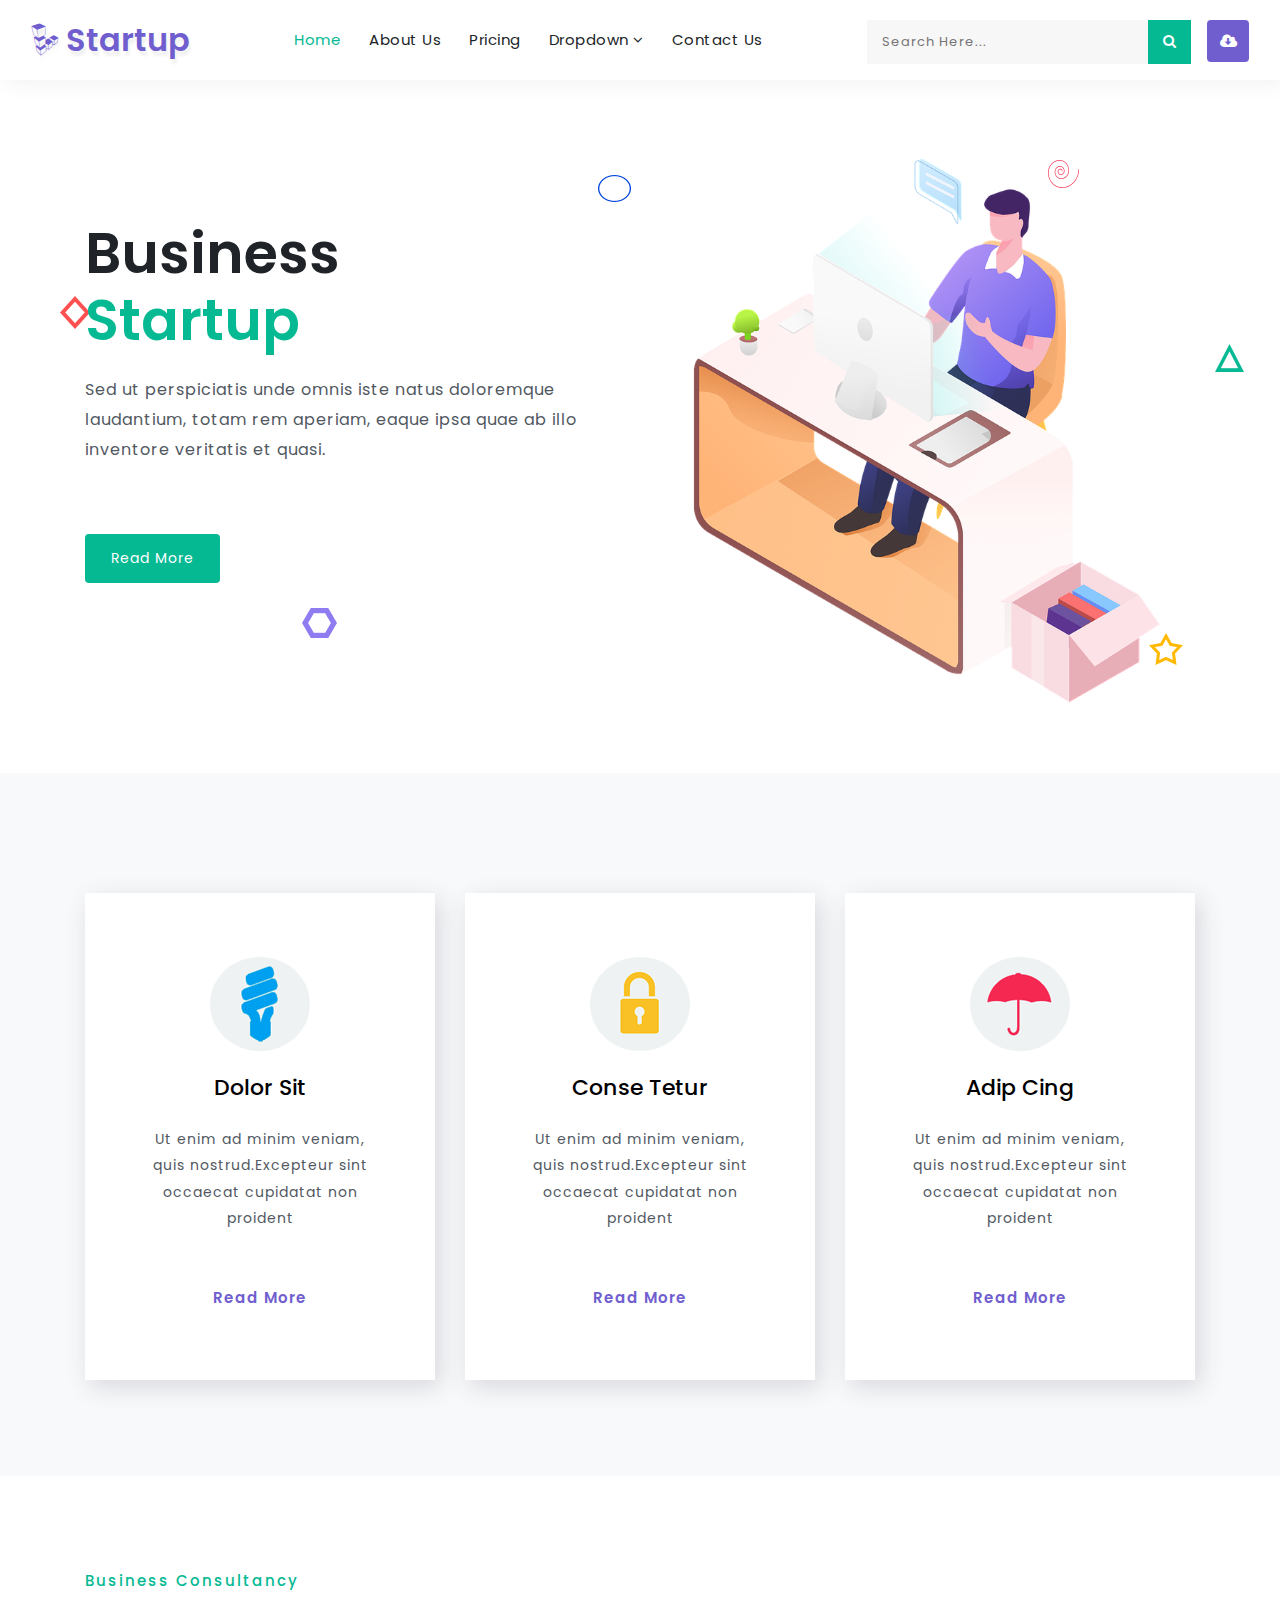
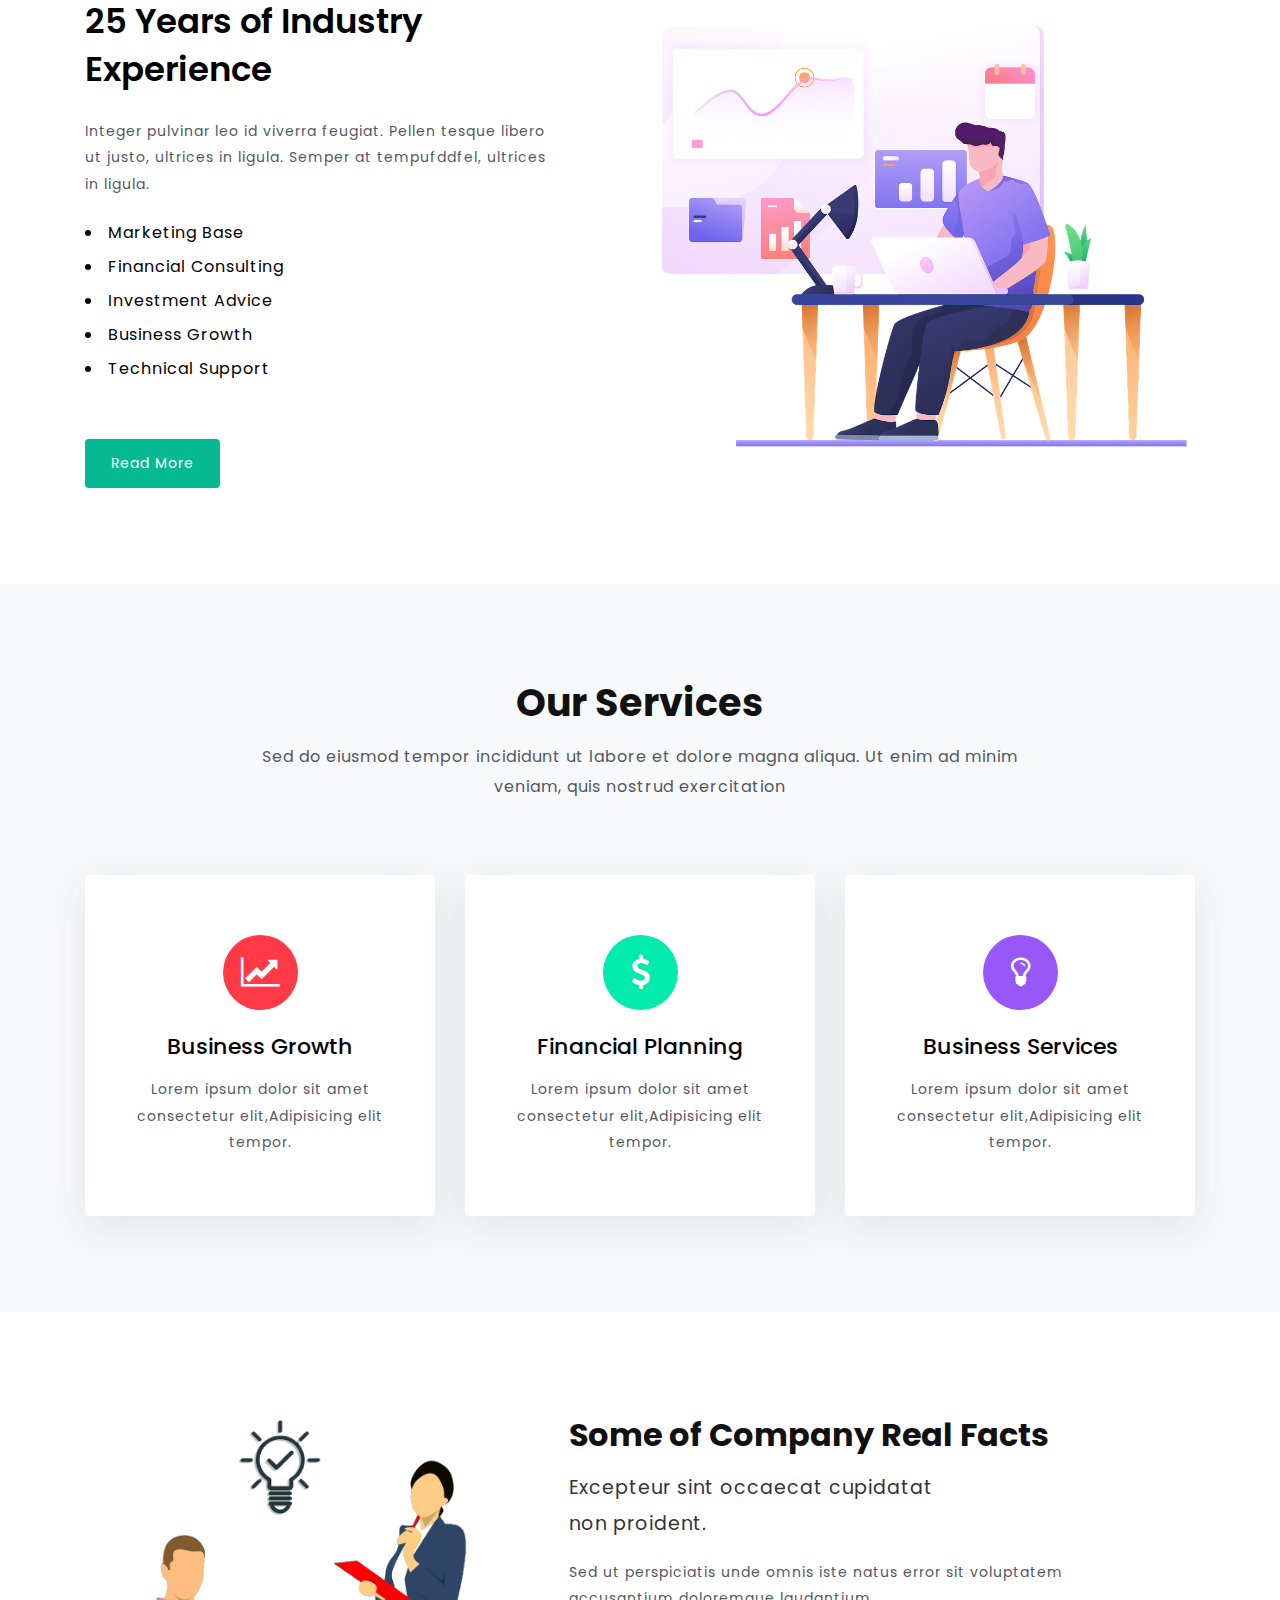
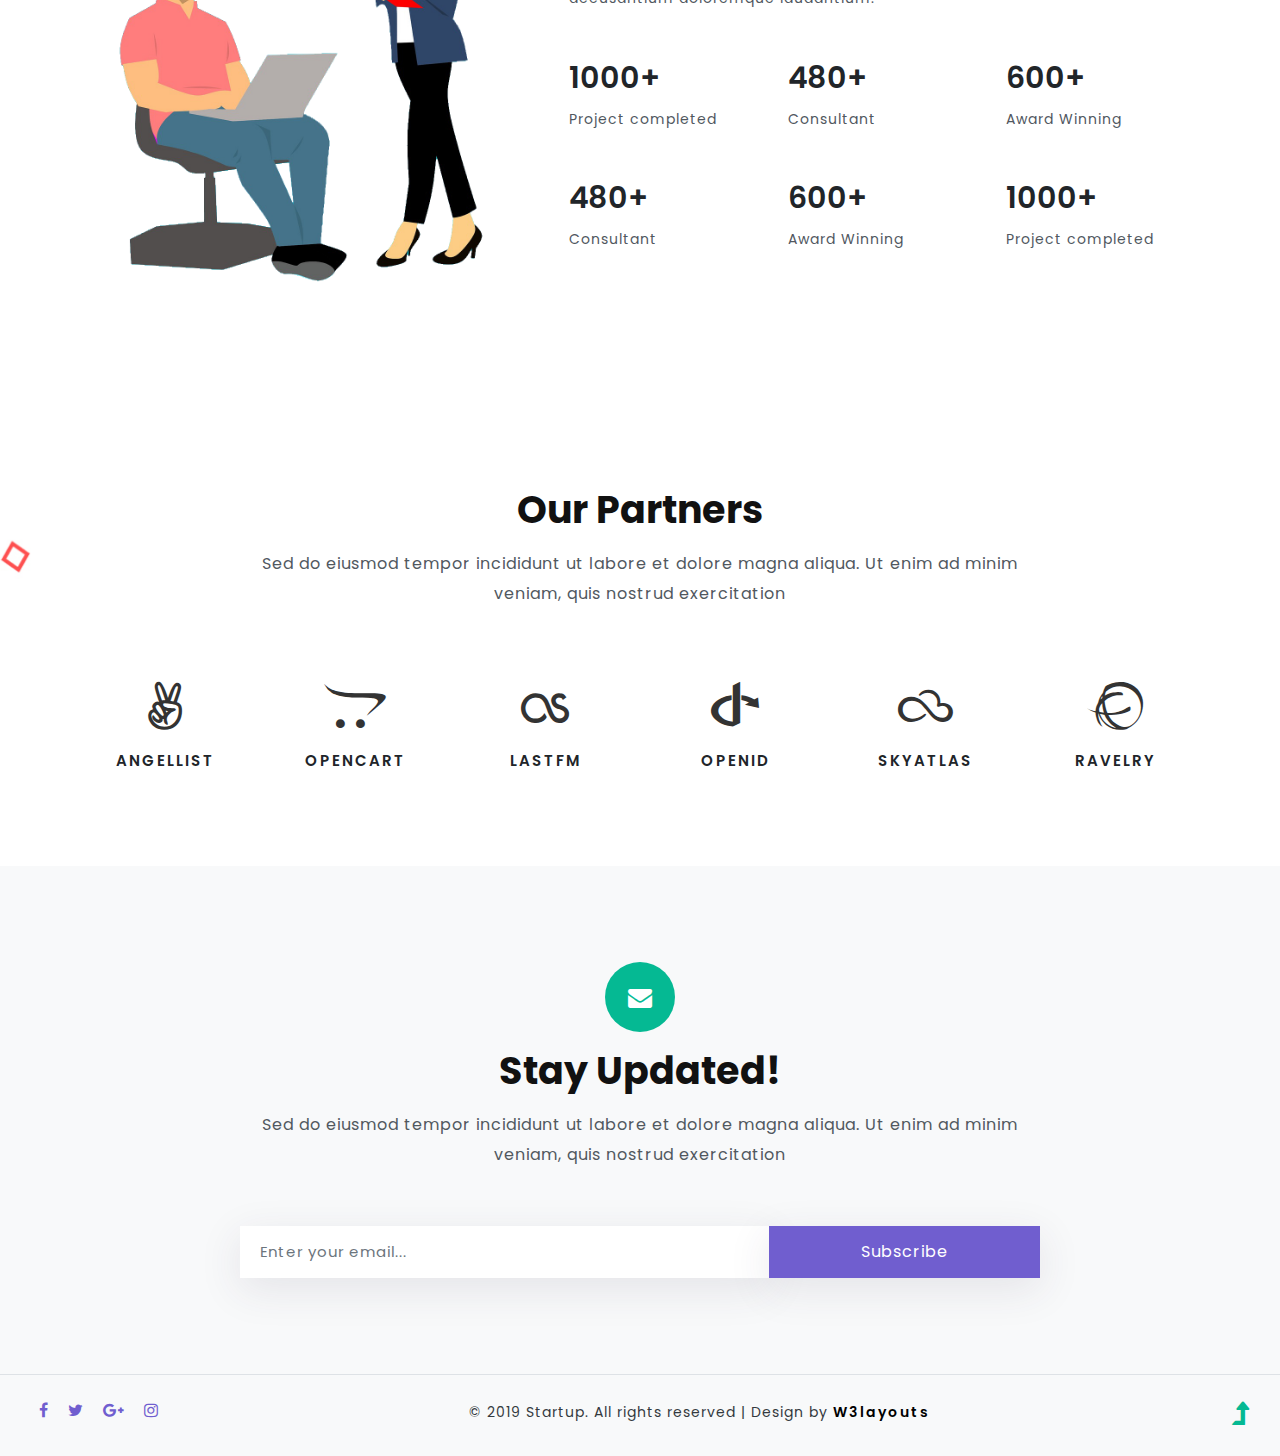
==== index.html @ 79db5a73 "upload all file" ====
<!--
Author: W3layouts
Author URL: http://w3layouts.com
License: Creative Commons Attribution 3.0 Unported
License URL: http://creativecommons.org/licenses/by/3.0/
-->

<!DOCTYPE html>
<html lang="zxx">

<head>
	<title>Startup a Corporate Category Bootstrap Responsive Website Template | Home :: W3layouts</title>
	<!-- Meta tag Keywords -->
	<meta name="viewport" content="width=device-width, initial-scale=1">
	<meta charset="UTF-8" />
	<meta name="keywords" content="Startup Responsive web template, Bootstrap Web Templates, Flat Web Templates, Android Compatible web template, Smartphone Compatible web template, free webdesigns for Nokia, Samsung, LG, SonyEricsson, Motorola web design" />
	<script>
		addEventListener("load", function () {
			setTimeout(hideURLbar, 0);
		}, false);

		function hideURLbar() {
			window.scrollTo(0, 1);
		}
	</script>
	<!-- //Meta tag Keywords -->

	<!-- Custom-Files -->
	<link rel="stylesheet" href="css/bootstrap.css">
	<!-- Bootstrap-Core-CSS -->
	<link rel="stylesheet" href="css/style.css" type="text/css" media="all" />
	<!-- Style-CSS -->
	<link href="css/font-awesome.min.css" rel="stylesheet">
	<!-- Font-Awesome-Icons-CSS -->
	<!-- //Custom-Files -->

	<!-- Web-Fonts -->
	<link href="//fonts.googleapis.com/css?family=Poppins:100,100i,200,200i,300,300i,400,400i,500,500i,600,600i,700,700i,800,800i,900,900i&amp;subset=devanagari,latin-ext"
	 rel="stylesheet">
	<!-- //Web-Fonts -->
</head>

<body>
	<!-- main banner -->
	<div class="main-top" id="home">
		<!-- header -->
		<header>
			<div class="container-fluid">
				<div class="header d-lg-flex justify-content-between align-items-center py-3 px-sm-3">
					<!-- logo -->
					<div id="logo">
						<h1><a href="index.html"><span class="fa fa-linode mr-2"></span>Startup</a></h1>
					</div>
					<!-- //logo -->
					<!-- nav -->
					<div class="nav_w3ls">
						<nav>
							<label for="drop" class="toggle">Menu</label>
							<input type="checkbox" id="drop" />
							<ul class="menu">
								<li><a href="index.html" class="active">Home</a></li>
								<li><a href="about.html">About Us</a></li>
								<li><a href="pricing.html">Pricing</a></li>
								<li>
									<!-- First Tier Drop Down -->
									<label for="drop-2" class="toggle toogle-2">Dropdown <span class="fa fa-angle-down" aria-hidden="true"></span>
									</label>
									<a href="#">Dropdown <span class="fa fa-angle-down" aria-hidden="true"></span></a>
									<input type="checkbox" id="drop-2" />
									<ul>
										<li><a href="#services" class="drop-text">Services</a></li>
										<li><a href="faq.html" class="drop-text">Faq's</a></li>
										<li><a href="404.html" class="drop-text">404</a></li>
										<li><a href="#stats" class="drop-text">Statistics</a></li>
										<li><a href="about.html" class="drop-text">Why Choose Us?</a></li>
										<li><a href="about.html" class="drop-text">Our Team</a></li>
										<li><a href="#partners" class="drop-text">Partners</a></li>
									</ul>
								</li>
								<li><a href="contact.html">Contact Us</a></li>
							</ul>
						</nav>
					</div>
					<!-- //nav -->
					<div class="d-flex mt-lg-1 mt-sm-2 mt-3 justify-content-center">
						<!-- search -->
						<div class="search-w3layouts mr-3">
							<form action="#" method="post" class="search-bottom-wthree d-flex">
								<input class="search" type="search" placeholder="Search Here..." required="">
								<button class="form-control btn" type="submit"><span class="fa fa-search"></span></button>
							</form>
						</div>
						<!-- //search -->
						<!-- download -->
						<a class="dwn-w3ls btn" href="http://w3layouts.com/" target="_blank">
							<span class="fa fa-cloud-download"></span>
						</a>
						<!-- //download -->
					</div>
				</div>
			</div>
		</header>
		<!-- //header -->

		<!-- banner -->
		<div class="banner_w3lspvt position-relative">
			<div class="container">
				<div class="d-md-flex">
					<div class="w3ls_banner_txt">
						<h3 class="w3ls_pvt-title">Business <br><span>Startup</span></h3>
						<p class="text-sty-banner">Sed ut perspiciatis unde omnis iste natus doloremque
							laudantium, totam rem aperiam, eaque ipsa quae ab illo inventore veritatis et quasi.</p>
						<a href="about.html" class="btn button-style mt-md-5 mt-4">Read More</a>
					</div>
					<div class="banner-img">
						<img src="images/banner.png" alt="" class="img-fluid">
					</div>
				</div>
			</div>
			<!-- animations effects -->
			<div class="icon-effects-w3l">
				<img src="images/shape1.png" alt="" class="img-fluid shape-wthree shape-w3-one">
				<img src="images/shape2.png" alt="" class="img-fluid shape-wthree shape-w3-two">
				<img src="images/shape3.png" alt="" class="img-fluid shape-wthree shape-w3-three">
				<img src="images/shape5.png" alt="" class="img-fluid shape-wthree shape-w3-four">
				<img src="images/shape4.png" alt="" class="img-fluid shape-wthree shape-w3-five">
				<img src="images/shape6.png" alt="" class="img-fluid shape-wthree shape-w3-six">
			</div>
			<!-- //animations effects -->
		</div>
		<!-- //banner -->
	</div>
	<!-- //main banner -->

	<!-- what we do section -->
	<div class="what bg-li py-5" id="what">
		<div class="container py-xl-5 py-lg-3">
			<div class="row about-bottom-w3l text-center mt-4">
				<div class="col-lg-4 about-grid">
					<div class="about-grid-main">
						<img src="images/img1.png" alt="" class="img-fluid">
						<h4 class="my-4">Dolor Sit</h4>
						<p> Ut enim ad minim veniam, quis nostrud.Excepteur sint occaecat cupidatat non proident</p>
						<a href="about.html" class="button-w3ls btn mt-sm-5 mt-4">Read More</a>
					</div>
				</div>
				<div class="col-lg-4 about-grid my-lg-0 my-5">
					<div class="about-grid-main">
						<img src="images/img2.png" alt="" class="img-fluid">
						<h4 class="my-4">Conse Tetur</h4>
						<p>Ut enim ad minim veniam, quis nostrud.Excepteur sint occaecat cupidatat non proident</p>
						<a href="about.html" class="button-w3ls btn mt-sm-5 mt-4">Read More</a>
					</div>
				</div>
				<div class="col-lg-4 about-grid">
					<div class="about-grid-main">
						<img src="images/img3.png" alt="" class="img-fluid">
						<h4 class="my-4">Adip Cing</h4>
						<p>Ut enim ad minim veniam, quis nostrud.Excepteur sint occaecat cupidatat non proident</p>
						<a href="about.html" class="button-w3ls btn mt-sm-5 mt-4">Read More</a>
					</div>
				</div>
			</div>
		</div>
	</div>
	<!-- //what we do section -->

	<!-- middle -->
	<section class="midd-w3 py-5" id="faq">
		<div class="container py-xl-5 py-lg-3">
			<div class="row">
				<div class="col-lg-6 about-right-faq">
					<h6>Business Consultancy</h6>
					<h3 class="text-da">25 Years of Industry Experience</h3>
					<p class="mt-4">Integer pulvinar leo id viverra feugiat. Pellen tesque libero ut justo,
						ultrices in ligula. Semper at tempufddfel, ultrices in ligula.</p>
					<ul class="w3l-right-book mt-4">
						<li>Marketing Base</li>
						<li>Financial Consulting</li>
						<li>Investment Advice</li>
						<li>Business Growth</li>
						<li>Technical Support</li>
					</ul>
					<a href="about.html" class="btn button-style button-style-2 mt-sm-5 mt-4">Read More</a>
				</div>
				<div class="col-lg-6 left-wthree-img text-right">
					<img src="images/b1.png" alt="" class="img-fluid mt-5" />
				</div>
			</div>
		</div>
	</section>
	<!-- //middle -->

	<!-- services -->
	<section class="banner-bottom-w3layouts bg-li py-5" id="services">
		<div class="container py-xl-5 py-lg-3">
			<h3 class="tittle text-center font-weight-bold">Our Services</h3>
			<p class="sub-tittle text-center mt-3 mb-sm-5 mb-4">Sed do eiusmod tempor incididunt ut labore et dolore magna
				aliqua. Ut enim ad minim veniam, quis nostrud exercitation</p>
			<div class="row pt-lg-4">
				<div class="col-lg-4 about-in text-center">
					<div class="card">
						<div class="card-body">
							<div class="bg-clr-w3l">
								<span class="fa fa-line-chart"></span>
							</div>
							<h5 class="card-title mt-4 mb-3">Business Growth</h5>
							<p class="card-text">Lorem ipsum dolor sit amet consectetur elit,Adipisicing elit tempor.</p>
						</div>
					</div>
				</div>
				<div class="col-lg-4 about-in text-center my-lg-0 my-3">
					<div class="card active">
						<div class="card-body">
							<div class="bg-clr-w3l">
								<span class="fa fa-usd"></span>
							</div>
							<h5 class="card-title mt-4 mb-3">Financial Planning</h5>
							<p class="card-text">Lorem ipsum dolor sit amet consectetur elit,Adipisicing elit tempor.</p>
						</div>
					</div>
				</div>
				<div class="col-lg-4 about-in text-center">
					<div class="card">
						<div class="card-body">
							<div class="bg-clr-w3l">
								<span class="fa fa-lightbulb-o"></span>
							</div>
							<h5 class="card-title mt-4 mb-3">Business Services</h5>
							<p class="card-text">Lorem ipsum dolor sit amet consectetur elit,Adipisicing elit tempor.</p>
						</div>
					</div>
				</div>
			</div>
		</div>
	</section>
	<!-- //services -->

	<!-- stats -->
	<section class="bottom-count py-5" id="stats">
		<div class="container py-xl-5 py-lg-3">
			<div class="row">
				<div class="col-lg-5 left-img-w3ls">
					<img src="images/b2.png" alt="" class="img-fluid" />
				</div>
				<div class="col-lg-7 right-img-w3ls pl-lg-4 mt-lg-2 mt-4">
					<div class="bott-w3ls mr-xl-5">
						<h3 class="title-w3 text-bl mb-3 font-weight-bold">Some of Company Real Facts</h3>
						<p class="title-sub-2 mb-3">Excepteur sint occaecat cupidatat <br>non proident.</p>
						<p>Sed ut perspiciatis unde omnis iste natus error sit voluptatem accusantium doloremque
							laudantium. </p>
					</div>
					<div class="row mt-5">
						<div class="col-sm-4 count-w3ls">
							<h4>1000+</h4>
							<p>Project completed</p>
						</div>
						<div class="col-sm-4 count-w3ls mt-sm-0 mt-3">
							<h4>480+</h4>
							<p>Consultant</p>
						</div>
						<div class="col-sm-4 count-w3ls mt-sm-0 mt-3">
							<h4>600+</h4>
							<p>Award Winning</p>
						</div>
					</div>
					<div class="row mt-sm-5 mt-4">
						<div class="col-sm-4 count-w3ls">
							<h4>480+</h4>
							<p>Consultant</p>
						</div>
						<div class="col-sm-4 count-w3ls mt-sm-0 mt-3">
							<h4>600+</h4>
							<p>Award Winning</p>
						</div>
						<div class="col-sm-4 count-w3ls mt-sm-0 mt-3">
							<h4>1000+</h4>
							<p>Project completed</p>
						</div>
					</div>
				</div>
			</div>
		</div>
	</section>
	<!-- //stats -->

	<!-- partners -->
	<section class="partners py-5" id="partners">
		<div class="container py-xl-5 py-lg-3">
			<h3 class="tittle text-center font-weight-bold">Our Partners</h3>
			<p class="sub-tittle text-center mt-3 mb-sm-5 mb-4">Sed do eiusmod tempor incididunt ut labore et dolore magna
				aliqua. Ut enim ad minim veniam, quis nostrud exercitation</p>
			<div class="row grid-part text-center pt-4">
				<div class="col-md-2 col-4">
					<div class="parts-w3ls">
						<a href="#"><span class="fa fa-angellist"></span></a>
						<h4>Angellist</h4>
					</div>
				</div>
				<div class="col-md-2 col-4">
					<div class="parts-w3ls">
						<a href="#"><span class="fa fa-opencart"></span></a>
						<h4>opencart</h4>
					</div>
				</div>
				<div class="col-md-2 col-4">
					<div class="parts-w3ls">
						<a href="#"><span class="fa fa-lastfm"></span></a>
						<h4>lastfm</h4>
					</div>
				</div>
				<div class="col-md-2 col-4 mt-md-0 mt-4">
					<div class="parts-w3ls">
						<a href="#"><span class="fa fa-openid"></span></a>
						<h4>openid</h4>
					</div>
				</div>
				<div class="col-md-2 col-4 mt-md-0 mt-4">
					<div class="parts-w3ls">
						<a href="#"><span class="fa fa-skyatlas"></span></a>
						<h4>skyatlas</h4>
					</div>
				</div>
				<div class="col-md-2 col-4 mt-md-0 mt-4">
					<div class="parts-w3ls">
						<a href="#"><span class="fa fa-ravelry"></span></a>
						<h4>ravelry</h4>
					</div>
				</div>
			</div>
		</div>
	</section>
	<!-- //partners -->

	<!-- footer -->
	<footer class="bg-li py-5">
		<div class="container py-xl-5 py-lg-3">
			<!-- subscribe -->
			<div class="subscribe mx-auto">
				<div class="icon-effect-w3">
					<span class="fa fa-envelope"></span>
				</div>
				<h2 class="tittle text-center font-weight-bold">Stay Updated!</h2>
				<p class="sub-tittle text-center mt-3 mb-sm-5 mb-4">Sed do eiusmod tempor incididunt ut labore et dolore magna
					aliqua. Ut enim ad minim veniam, quis nostrud exercitation</p>
				<form action="#" method="post" class="subscribe-wthree pt-2">
					<div class="d-flex subscribe-wthree-field">
						<input class="form-control" type="email" placeholder="Enter your email..." name="email" required="">
						<button class="btn form-control w-50" type="submit">Subscribe</button>
					</div>
				</form>
			</div>
			<!-- //subscribe -->
		</div>
	</footer>
	<!-- //footer -->
	<!-- copyright bottom -->
	<div class="copy-bottom bg-li py-4 border-top">
		<div class="container-fluid">
			<div class="d-md-flex px-md-3 position-relative text-center">
				<!-- footer social icons -->
				<div class="social-icons-footer mb-md-0 mb-3">
					<ul class="list-unstyled">
						<li>
							<a href="#">
								<span class="fa fa-facebook"></span>
							</a>
						</li>
						<li>
							<a href="#">
								<span class="fa fa-twitter"></span>
							</a>
						</li>
						<li>
							<a href="#">
								<span class="fa fa-google-plus"></span>
							</a>
						</li>
						<li>
							<a href="#">
								<span class="fa fa-instagram"></span>
							</a>
						</li>
					</ul>
				</div>
				<!-- //footer social icons -->
				<!-- copyright -->
				<div class="copy_right mx-md-auto mb-md-0 mb-3">
					<p class="text-bl let">© 2019 Startup. All rights reserved | Design by
						<a href="http://w3layouts.com/" target="_blank">W3layouts</a>
					</p>
				</div>
				<!-- //copyright -->
				<!-- move top icon -->
				<a href="#home" class="move-top text-center">
					<span class="fa fa-level-up" aria-hidden="true"></span>
				</a>
				<!-- //move top icon -->
			</div>
		</div>
	</div>
	<!-- //copyright bottom -->

</body>

</html>
---- css/style.css ----
/*--
Author: W3layouts
Author URL: http://w3layouts.com
License: Creative Commons Attribution 3.0 Unported
License URL: http://creativecommons.org/licenses/by/3.0/
--*/
/* Reset Code */
body {
    padding: 0;
    margin: 0;
    background: #FFF;
    font-family: 'Poppins', sans-serif;
}

body button,
.btn,
body a {
    transition: 0.5s all;
    -webkit-transition: 0.5s all;
    -moz-transition: 0.5s all;
    -o-transition: 0.5s all;
    -ms-transition: 0.5s all;
}

.btn:hover,
body button:hover {
    opacity: .8;
    transition: 0.5s all;
    -webkit-transition: 0.5s all;
    -moz-transition: 0.5s all;
    -o-transition: 0.5s all;
    -ms-transition: 0.5s all;
}

body a:hover {
    text-decoration: none;
    transition: 0.5s all;
    -webkit-transition: 0.5s all;
    -moz-transition: 0.5s all;
    -o-transition: 0.5s all;
    -ms-transition: 0.5s all;
}

html {
    scroll-behavior: smooth;
}

h1,
h2,
h3,
h4,
h5,
h6 {
    margin: 0;
    padding: 0;
}

p {
    margin: 0;
    padding: 0;
    font-size: 14px;
    letter-spacing: 1px;
    line-height: 1.9;
    color: #51585f;
}

ul,
ol {
    margin: 0;
    padding: 0;
}

/* //Reset Code */

/* colors code */
.text-bl {
    color: #343a40;
}

.text-wh {
    color: #fff;
}

.text-li {
    color: #f8f9fa;
}

.text-da {
    color: #000;
}

.bg-li {
    background: #f8f9fa;
}

.bg-wh {
    background: #fff;
}

.let {
    letter-spacing: 1px;
}

/* //colors code */

/* header */
header {
    -webkit-box-shadow: 0.33333rem 0 1.33333rem rgba(87, 87, 87, .1);
    -moz-box-shadow: 0.33333rem 0 1.33333rem rgba(87, 87, 87, .1);
    box-shadow: 0.33333rem 0 1.33333rem rgba(87, 87, 87, .1);
    background: #fff;
}

.main-top {
    position: relative;
    z-index: 1;
}

/* navigation */
/* CSS Document */
.toggle-2,
.toggle,
[id^=drop] {
    display: none;
}

/* Giving a background-color to the nav container. */
nav {
    margin: 0;
    padding: 0;
}

#logo a {
    float: left;
    display: initial;
    font-size: 32px;
    color: #705ecf;
    text-shadow: 2px 5px 3px rgba(0, 0, 0, 0.06);
    padding: 0;
    font-weight: 600;
}

/* Since we'll have the "ul li" "float:left"
 * we need to add a clear after the container. */

nav:after {
    content: "";
    display: table;
    clear: both;
}

/* Removing padding, margin and "list-style" from the "ul",
 * and adding "position:reltive" */
nav ul {
    float: right;
    padding: 0;
    margin: 0;
    list-style: none;
    position: relative;
}

/* Positioning the navigation items inline */
nav ul li {
    margin: 0px;
    display: inline-block;
    float: left;
}

/* Styling the links */
nav a {
    color: #202428;
    font-size: 15px;
    letter-spacing: .5px;
    margin: 0 14px;
    font-weight: 400;
}

/* Background color change on Hover */

.menu li a.active,
nav a:hover,
nav ul ul li a:hover {
    color: #05b993;
}

/* Hide Dropdowns by Default
 * and giving it a position of absolute */
nav ul ul {
    display: none;
    position: absolute;
    top: 25px;
    background: #000;
    padding: 10px;
    -webkit-border-radius: 4px;
    -o-border-radius: 4px;
    -ms-border-radius: 4px;
    -moz-border-radius: 4px;
    border-radius: 4px;
    z-index: 9;
    /* has to be the same number as the "line-height" of "nav a" */
}

/* Display Dropdowns on Hover */
nav ul li:hover>ul {
    display: inherit;
}

/* Fisrt Tier Dropdown */
nav ul ul li {
    width: 170px;
    float: none;
    display: list-item;
    position: relative;
    -webkit-border-radius: 4px;
    -o-border-radius: 4px;
    -ms-border-radius: 4px;
    -moz-border-radius: 4px;
    border-radius: 4px;
    transition: 0.5s all;
    -webkit-transition: 0.5s all;
    -moz-transition: 0.5s all;
    -o-transition: 0.5s all;
    -ms-transition: 0.5s all;
}

nav ul ul li a {
    color: #fff;
    display: block;
    font-size: 15px;
    margin: 0;
    margin: 10px;
}

/* Second, Third and more Tiers	
 * We move the 2nd and 3rd etc tier dropdowns to the left
 * by the amount of the width of the first tier.
*/
nav ul ul ul li {
    position: relative;
    top: -60px;
    /* has to be the same number as the "width" of "nav ul ul li" */
    left: 170px;
}


/* Change ' +' in order to change the Dropdown symbol */
li>a:only-child:after {
    content: '';
}

/* Media Queries
--------------------------------------------- */
@media all and (max-width : 991px) {
    #logo {
        display: block;
        padding: 0;
        width: 100%;
        text-align: center;
        float: none;
    }

    nav {
        margin: 0;
    }

    /* Hide the navigation menu by default */
    /* Also hide the  */
    .toggle+a,
    .menu {
        display: none;
    }

    /* Stylinf the toggle lable */
    .toggle {
        display: block;
        padding: 6px 12px;
        font-size: 14px;
        text-decoration: none;
        border: none;
        float: right;
        color: #000;
        font-weight: 500;
        letter-spacing: 1px;
        border: 1px solid #000;
        margin-bottom: 0;
        cursor: pointer;
        -webkit-border-radius: 4px;
        -o-border-radius: 4px;
        -ms-border-radius: 4px;
        -moz-border-radius: 4px;
        border-radius: 4px;
        transition: 0.5s all;
        -webkit-transition: 0.5s all;
        -moz-transition: 0.5s all;
        -o-transition: 0.5s all;
        -ms-transition: 0.5s all;
    }

    .menu .toggle {
        float: none;
        text-align: center;
        margin: auto;
        max-width: 120px;
        padding: 5px;
        font-size: 14px;
        letter-spacing: .5px;
        color: #202428;
        font-weight: 400;
        border: none;
    }

    /* Display Dropdown when clicked on Parent Lable */
    [id^=drop]:checked+ul {
        display: block;
        background: #fff;
        padding: 15px 0;
        text-align: center;
        width: 100%;
    }

    /* Change menu item's width to 100% */
    nav ul li {
        display: block;
        width: 100%;
        padding: 5px 0;
    }

    nav a:hover,
    nav ul ul ul a {
        background-color: transparent;
    }

    /* Hide Dropdowns by Default */
    nav ul ul {
        float: none;
        position: static;
        color: #fff;
        /* has to be the same number as the "line-height" of "nav a" */
    }

    /* Hide menus on hover */
    nav ul ul li:hover>ul,
    nav ul li:hover>ul {
        display: none;
    }

    /* Fisrt Tier Dropdown */
    nav ul ul li {
        display: block;
        width: 100%;
        padding: 0;
    }

    nav ul ul ul li {
        position: static;
        /* has to be the same number as the "width" of "nav ul ul li" */
    }

    nav ul ul li a {
        color: #000;
        font-size: 15px;
        padding: 0;
    }
}

/* dropdown */
#demo {
    margin: 10px 0 0px 0;
}

#demo .wrapper {
    display: inline-block;
    position: relative;
}

#demo .parent {
    height: 100%;
    width: 100%;
    display: block;
    cursor: pointer;
    line-height: 30px;
    height: 30px;
    color: #fff;
    z-index: 2;
    position: relative;
    -webkit-transition: border-radius .1s linear, background .1s linear, z-index 0s linear;
    -webkit-transition-delay: .8s;
    text-align: center;
    color: #fff;
    text-transform: capitalize;
    font-weight: 500;
    font-size: 15px;
    letter-spacing: 1px;
    padding-left: 0;
    padding-right: 0;
}

#demo .parent:hover,
#demo .content:hover~.parent {
    -webkit-transition-delay: 0s, 0s, 0s;
}

#demo .content:hover~.parent {
    border-bottom-left-radius: 0;
    border-bottom-right-radius: 0;
    z-index: 0;
}

#demo .content {
    position: absolute;
    top: 0;
    display: block;
    z-index: 1;
    height: 0;
    width: 150px;
    padding-top: 30px;
    -webkit-transition: height .5s ease;
    -webkit-transition-delay: .4s;
}

#demo .wrapper:active .content {
    height: 150px;
    z-index: 3;
    -webkit-transition-delay: 0s;
}

#demo .content:hover {
    height: 150px;
    z-index: 3;
    -webkit-transition-delay: 0s;
}


#demo .content ul {
    background: #fff;
    margin: 0;
    padding: 0;
    overflow: hidden;
    height: 100%;
    border-bottom-left-radius: 5px;
    border-bottom-right-radius: 5px;
}

#demo .content ul a {
    text-decoration: none;
    padding: 0;
}

#demo .content li:hover {
    background: #f8f9fa;
}

#demo .content li {
    list-style: none;
    text-align: left;
    color: #999;
    font-size: 16px;
    line-height: 30px;
    height: 40px;
    line-height: 40px;
    padding-left: 10px;
    border-top: 1px solid #eee;
}

#demo .content li:last-of-type {
    border-bottom-left-radius: 5px;
    border-bottom-right-radius: 5px;
}

/* //dropdown */
/* //navigation */
/* search */
.search-w3layouts input[type="search"] {
    outline: none;
    padding: 12px 15px;
    color: #000;
    font-size: 13px;
    border: none;
    letter-spacing: 1px;
    background: #f7f7f7;
}

.search-w3layouts button {
    background: #05b993;
    color: #fff;
    border: none;
    font-size: 14px;
    padding: 10px 15px;
    -webkit-border-radius: 0px;
    -o-border-radius: 0px;
    -moz-border-radius: 0px;
    -ms-border-radius: 0px;
    border-radius: 0;
}

/* //search */
/* dwn button */
.dwn-w3ls {
    background: #705ecf;
    width: 42px;
    height: 42px;
    -webkit-border-radius: 4px;
    -o-border-radius: 4px;
    -moz-border-radius: 4px;
    -ms-border-radius: 4px;
    border-radius: 4px;
    text-align: center;
    display: inline-block;
}

.dwn-w3ls span {
    color: #fff;
    font-size: 16px;
    line-height: 28px;
}

/* //dwn button */
/* //header */

/* banner */
.banner_w3lspvt {
    padding: 4vw 0;
    z-index: 0;
}

.w3ls_banner_txt {
    padding-top: 7vw;
}

p.text-sty-banner {
    font-size: 16px;
    color: #51585f;
    max-width: 800px;
    margin: 20px 0;
}

h3.w3ls_pvt-title {
    font-size: 4rem;
    font-weight: 600;
    color: #202428;
}

h3.w3ls_pvt-title span {
    color: #05b993;
}

.w3ls_banner_txt h5 {
    font-weight: 400;
    color: #000;
    font-size: 22px;
    text-transform: uppercase;
    letter-spacing: 1px;
    margin-bottom: 10px;
}

/* button style */
.button-style {
    padding: 14px 26px;
    border: none;
    color: #fff;
    font-size: 14px;
    letter-spacing: 1px;
    -webkit-border-radius: 4px;
    -o-border-radius: 4px;
    -ms-border-radius: 4px;
    -moz-border-radius: 4px;
    border-radius: 4px;
    background-color: #05b993;
}

.button-style:hover {
    color: #fff;
}

/* //button style */

/* animation effect */
.shape-wthree {
    -webkit-animation: fa-spin 5s infinite linear;
    -moz-animation: fa-spin 5s infinite linear;
    -ms-animation: fa-spin 5s infinite linear;
    -o-animation: fa-spin 5s infinite linear;
    animation: fa-spin 5s infinite linear;
}

img.shape-w3-one {
    top: 37%;
    position: absolute;
    right: 2%;
    z-index: -1;
}

img.shape-w3-two {
    top: 12%;
    position: absolute;
    right: 50%;
    z-index: -1;
}

img.shape-w3-three {
    top: 10%;
    position: absolute;
    right: 15%;
    z-index: -1;
}

img.shape-w3-four {
    position: absolute;
    top: 30%;
    left: 4%;
    z-index: -1;
}

img.shape-w3-five {
    position: absolute;
    bottom: 14%;
    right: 7%;
    z-index: -1;
}

img.shape-w3-six {
    position: absolute;
    bottom: 18%;
    left: 23%;
    z-index: -1;
}

/* //animation effect */
/* //banner */

/* what we do */
.about-grid-main img {
    -webkit-border-radius: 50%;
    -o-border-radius: 50%;
    -moz-border-radius: 50%;
    -ms-border-radius: 50%;
    border-radius: 50%;
}

h3.title,
h2.title {
    font-weight: 600;
    font-size: 40px;
    letter-spacing: 1px;
}

.about-grid-main {
    background: #fff;
    padding: 4em 4em;
    -webkit-box-shadow: 5px 7px 23px 0px rgba(58, 52, 82, 0.16);
    -moz-box-shadow: 5px 7px 23px 0px rgba(58, 52, 82, 0.16);
    box-shadow: 5px 7px 23px 0px rgba(58, 52, 82, 0.16);
}

.about-grid-main h4,
.about-in h5.card-title {
    font-size: 22px;
    color: #000;
}

a.button-w3ls {
    color: #705ecf;
    font-weight: 600;
    font-size: 15px;
    display: inline-block;
    letter-spacing: 1px;
    -webkit-border-radius: 0px;
    -o-border-radius: 0px;
    -ms-border-radius: 0px;
    -moz-border-radius: 0px;
    border-radius: 0px;
}

/* //what we do */

/* middle section */
.about-right-faq {
    padding-right: 7vw;
}

.about-right-faq h6 {
    color: rgb(5, 185, 147);
    letter-spacing: 2px;
    margin-bottom: 8px;
    font-size: 15px;
}

.about-right-faq h3 {
    font-size: 34px;
    line-height: 1.4;
    font-weight: 600;
}

ul.w3l-right-book li {
    margin-bottom: 10px;
    color: rgb(0, 0, 0);
    letter-spacing: 1px;
    font-size: 16px;
    list-style: inside;
}

/* //middle section */

/* services */
.about-in .card {
    padding: 2.5em 2em;
    border: none;
    background: #fff;
    -webkit-box-shadow: 0px 11px 42px 1px rgba(58, 52, 82, 0.1);
    -moz-box-shadow: 0px 11px 42px 1px rgba(58, 52, 82, 0.1);
    box-shadow: 0px 11px 42px 1px rgba(58, 52, 82, 0.1);
}

.about-in .bg-clr-w3l {
    width: 75px;
    height: 75px;
    background: #FF3A46;
    -webkit-border-radius: 50%;
    -o-border-radius: 50%;
    -moz-border-radius: 50%;
    -ms-border-radius: 50%;
    border-radius: 50%;
    margin: 0 auto;
}

.about-in .bg-clr-w3l span {
    font-size: 34px;
    color: #fff;
    line-height: 75px;
}

.about-in:nth-child(2) .bg-clr-w3l {
    background: #00ebac;
}

.about-in:nth-child(3) .bg-clr-w3l {
    background: #9657f6;
}

h3.tittle,
h2.tittle {
    color: #111;
    font-size: 40px;
}

p.sub-tittle {
    max-width: 800px;
    margin: 0 auto;
    font-size: 16px;
}

/* //services */

/* footer */
/* email icon style */
.icon-effect-w3 {
    background: #05b993;
    width: 70px;
    height: 70px;
    -webkit-border-radius: 50%;
    -o-border-radius: 50%;
    -moz-border-radius: 50%;
    -ms-border-radius: 50%;
    border-radius: 50%;
    text-align: center;
    margin: 0 auto 1em;
}

.icon-effect-w3 span {
    line-height: 70px;
    font-size: 24px;
    color: #fff;
}

/* //email icon style */
/* subscribe */
.subscribe {
    max-width: 800px;
}

form.subscribe-wthree input[type="email"] {
    font-size: 16px;
    background: #fff;
    border: none;
    -webkit-border-radius: 0px;
    -o-border-radius: 0px;
    -ms-border-radius: 0px;
    -moz-border-radius: 0px;
    border-radius: 0px;
    letter-spacing: 1px;
    color: #000;
    -webkit-box-shadow: 0px 11px 42px 1px rgba(58, 52, 82, 0.1);
    -moz-box-shadow: 0px 11px 42px 1px rgba(58, 52, 82, 0.1);
    box-shadow: 0px 11px 42px 1px rgba(58, 52, 82, 0.1);
    font-size: 15px;
    padding: 14px 20px;
}

form.subscribe-wthree button {
    background: #705ecf;
    letter-spacing: 1px;
    color: #fff;
    padding: 14px 20px;
    font-size: 16px;
    -webkit-border-radius: 0px;
    -o-border-radius: 0px;
    -moz-border-radius: 0px;
    -ms-border-radius: 0px;
    border-radius: 0px;
    border: none;
    -webkit-box-shadow: 0px 11px 42px 1px rgba(58, 52, 82, 0.1);
    -moz-box-shadow: 0px 11px 42px 1px rgba(58, 52, 82, 0.1);
    box-shadow: 0px 11px 42px 1px rgba(58, 52, 82, 0.1);
}

/* //subscribe */
/* //footer */

/* copyright bottom */
/* copyright */
.copy_right p a {
    color: #000;
    font-weight: 600;
    letter-spacing: 2px;
}

/* //copyright */
/* social icons */
.social-icons-footer ul li {
    display: inline-block;
}

.social-icons-footer ul li a span {
    color: #705ecf;
    margin: 0 8px;
    font-size: 16px;
}

/* //social icons */
/* bottom-to-top */
a.move-top span {
    color: #05b993;
    font-size: 30px;
}

/* //bottom-to-top */
/* //copyright bottom */

/* partners */
.partners {
    background: url(../images/inner.jpg) no-repeat top;
    background-size: cover;
    -webkit-background-size: cover;
    -moz-background-size: cover;
    -o-background-size: cover;
    -ms-background-size: cover;
}

.parts-w3ls span {
    font-size: 3em;
    color: #333;
}

.parts-w3ls h4 {
    text-transform: uppercase;
    font-size: 15px;
    font-weight: 600;
    letter-spacing: 2px;
    margin-top: 1.5em;
}

/* //partners */


/* stats */
p.title-sub-2 {
    font-size: 19px;
    color: #333;
}

h3.title-w3 {
    color: #111;
    font-size: 32px;
}

.count-w3ls h4 {
    font-size: 30px;
    font-weight: 600;
}

.count-w3ls p {
    margin-top: 10px;
}

/* //stats */

/* inner page banner */
.banner_w3lspvt-2 {
    background: url(../images/inner.png) no-repeat top;
    background-size: cover;
    -webkit-background-size: cover;
    -moz-background-size: cover;
    -o-background-size: cover;
    -ms-background-size: cover;
}

/* breadcrumb */
.breadcrumb {
    background-color: transparent;
    padding: 5vw 0;
    justify-content: center;
    margin-bottom: 0;
}

li.breadcrumb-item a,
li.breadcrumb-item {
    color: #000;
    letter-spacing: 1px;
    font-size: 14px;

}

/* //breadcrumb */
/* //inner page banner */

/* about page */
/* why choose */
.services-grid h4 {
    font-size: 22px;
    color: #000;
    letter-spacing: 1px;
    font-weight: 600;
    margin-bottom: 12px;
}

.services-icon span {
    font-size: 38px;
    margin-top: 1em;
}

.icon-clr1 {
    color: #00a3e2;
}

.icon-clr2 {
    color: #b764d8;
}

.icon-clr3 {
    color: #e53b2c;
}

.icon-clr4 {
    color: #0ca799;
}

.icon-clr5 {
    color: #39dcb1;
}

.icon-clr6 {
    color: #feb155;
}

/* //why choose */

/* team */
h4.text-team-w3 {
    font-size: 20px;
    font-weight: 700;
    color: #3a3939;
    margin: 1em 0;
}

ul.team-socil-w3pvts li span {
    color: #333;
    font-size: 15px;
    margin: 0 6px;
    transition: .5s all;
    -webkit-transition: .5s all;
    -moz-transition: .5s all;
    -o-transition: .5s all;
    -ms-transition: .5s all;
}

ul.team-socil-w3pvts li span:hover {
    opacity: .8;
    transition: .5s all;
    -webkit-transition: .5s all;
    -moz-transition: .5s all;
    -o-transition: .5s all;
    -ms-transition: .5s all;
}

.ab-content img {
    border-radius: 50%;
    -webkit-border-radius: 50%;
    -o-border-radius: 50%;
    -moz-border-radius: 50%;
    -ms-border-radius: 50%;
}

.ab-content-inner {
    padding: 3em;
    background: #fff;
    -webkit-box-shadow: 5px 7px 23px 0px rgba(58, 52, 82, 0.16);
    -moz-box-shadow: 5px 7px 23px 0px rgba(58, 52, 82, 0.16);
    box-shadow: 5px 7px 23px 0px rgba(58, 52, 82, 0.16);
}

/* //team */
/* //about page */

/* faq page */
/* accordions */
.accordion {
    border: 1px solid white;
    padding: 0 10px;
    margin: 0 auto;
    list-style: none outside;
}

.accordion>*+* {
    border-top: 1px solid white;
}

.accordion-item-hd {
    display: block;
    cursor: pointer;
    background-color: #f3f3f3;
    color: #000;
    padding: 20px;
    letter-spacing: 1px;
    margin-bottom: 0;
    position: relative;
    z-index: 2;
}

li.accordion-item {
    margin-bottom: 1.5em;
}

.accordion-item-input:checked~.accordion-item-bd {
    max-height: 1000px;
    -webkit-box-shadow: 0 4px 16px 0 rgba(0, 0, 0, 0.1);
    -moz-box-shadow: 0 4px 16px 0 rgba(0, 0, 0, 0.1);
    box-shadow: 0 4px 16px 0 rgba(0, 0, 0, 0.1);
    padding: 2em;
}

.accordion-item-input:checked~.accordion-item-hd>.accordion-item-hd-cta {
    -webkit-transform: rotate(0);
    -ms-transform: rotate(0);
    transform: rotate(0);
}

.accordion-item-hd-cta {
    display: block;
    width: 30px;
    position: absolute;
    top: calc(50% - 6px);
    /*minus half font-size*/
    right: 0;
    -webkit-transition: -webkit-transform .3s ease;
    transition: transform .3s ease;
    -webkit-transform: rotate(-180deg);
    -ms-transform: rotate(-180deg);
    transform: rotate(-180deg);
    text-align: center;
    font-size: 12px;
    line-height: 1;
}

.accordion-item-bd {
    max-height: 0;
    margin-bottom: 0;
    overflow: hidden;
}

.accordion-item-input {
    clip: rect(0 0 0 0);
    width: 1px;
    height: 1px;
    overflow: hidden;
    position: absolute;
    left: -9999px;
}

h6.accordion-textm {
    color: #705ecf;
    font-size: 18px;
    margin-bottom: 20px;
    letter-spacing: 1px;
}

/* //accordions */
/* //faq page */

/* pricing page */
h3.sec-hedadc {
    color: #1dd1a1;
}

.prices {
    transition: 0.5s all;
    -webkit-transition: 0.5s all;
    -moz-transition: 0.5s all;
    -o-transition: 0.5s all;
    -ms-transition: 0.5s all;
    position: relative;
    border: 1px solid #ddd;
}

.price-info:hover .prices,
.prices.active {
    -webkit-box-shadow: 1px 2px 16px 2px #d8d8d8;
    -moz-box-shadow: 1px 2px 16px 2px #d8d8d8;
    box-shadow: 1px 2px 16px 2px #d8d8d8;
    transition: 0.5s all;
    -webkit-transition: 0.5s all;
    -moz-transition: 0.5s all;
    -o-transition: 0.5s all;
    -ms-transition: 0.5s all;
}

.prices-top {
    position: absolute;
    top: -18%;
    left: 34%;
}

.prices-top h3 {
    font-size: 30px;
    text-shadow: 0 2px 12px rgba(12, 12, 12, 0.28);
    background: #705ecf;
    width: 90px;
    height: 90px;
    line-height: 2.9;
    -webkit-box-shadow: 1px 1px 8px 0px rgba(0, 0, 0, 0.23);
    -moz-box-shadow: 1px 1px 8px 0px rgba(0, 0, 0, 0.23);
    box-shadow: 1px 1px 8px 0px rgba(0, 0, 0, 0.23);
    transition: 0.5s all;
    -webkit-transition: 0.5s all;
    -moz-transition: 0.5s all;
    -o-transition: 0.5s all;
    -ms-transition: 0.5s all;
}

.price-info:hover .prices-top h3 {
    box-shadow: none;
    transition: 0.5s all;
    -webkit-transition: 0.5s all;
    -moz-transition: 0.5s all;
    -o-transition: 0.5s all;
    -ms-transition: 0.5s all;
}

.prices-bottom ul li {
    font-size: 16px;
    color: #656161;
    list-style: none;
    margin: 12px 0;
}

.prices-bottom h4 {
    font-size: 26px;
    color: #000;
    text-shadow: 0 1px 2px rgba(0, 0, 0, 0.29);
    letter-spacing: 1px;
    font-weight: 700;
}

/* //pricing page */

/* contact page */
form.contact-wthree-do label {
    letter-spacing: .5px;
    font-size: 15px;
}

.contact-wthree-do textarea {
    height: 180px;
    resize: none;
}

.contact-wthree-do .form-control {
    background: #f8f9fa;
    padding: 12px 10px;
    border: 1px solid #dedede;
    border-left: 3px solid #705ecf;
    letter-spacing: 1px;
    font-size: 15px;
    border-radius: 0px;
    -webkit-border-radius: 0px;
    -o-border-radius: 0px;
    -moz-border-radius: 0px;
    -ms-border-radius: 0px;
    color: #000;
}

button.btn-cont-w3 {
    background: #705ecf;
    color: #ffffff;
    padding: 11px 25px;
    letter-spacing: 1px;
    border-radius: 0px;
    -webkit-border-radius: 0px;
    -o-border-radius: 0px;
    -moz-border-radius: 0px;
    -ms-border-radius: 0px;
    font-size: 16px;
    max-width: 140px;
}

.w3l-map iframe {
    width: 100%;
    min-height: 400px;
    border: none;
    display: block;
}

/* //contact page */

/* responsive */
@media(max-width: 1366px) {
    h3.w3ls_pvt-title {
        font-size: 3.5rem;
    }
}

@media(max-width: 1280px) {

    h3.tittle,
    h2.tittle {
        font-size: 38px;
    }
}

@media(max-width: 1080px) {
    .about-in .card {
        padding: 2.5em 1em;
    }

    .about-grid-main h4,
    .about-in h5.card-title {
        font-size: 21px;
    }

    .about-grid-main {
        padding: 3em 2em;
    }

    h3.w3ls_pvt-title {
        font-size: 3rem;
    }

    p.text-sty-banner {
        font-size: 15px;
    }

    #logo a {
        font-size: 30px;
    }

    nav a {
        font-size: 14px;
        margin: 0 8px;
    }

    .price-info {
        padding: 0 .5em;
    }

    .prices-top {
        left: 32%;
    }
}

@media(max-width: 1024px) {
    .parts-w3ls span {
        font-size: 2.5em;
    }

    .parts-w3ls h4 {
        font-size: 14px;
    }

    .accordion-item-hd {
        font-size: 14px;
    }

    .contact-wthree-do .form-control {
        font-size: 14px;
    }
}

@media(max-width: 991px) {

    h3.tittle,
    h2.tittle {
        font-size: 36px;
    }

    p.sub-tittle {
        font-size: 15px;
    }

    .about-in .card,
    .about-grid-main {
        max-width: 500px;
        margin: 0 auto;
    }

    .about-grid-main {
        padding: 3em;
    }

    h3.w3ls_pvt-title {
        font-size: 2.5rem;
    }

    p.text-sty-banner {
        font-size: 14px;
    }

    .w3ls_banner_txt {
        padding-top: 3vw;
    }

    #logo a {
        font-size: 26px;
    }

    .services-icon {
        padding: 0 .5em;
    }

    .services-grid {
        padding: 0;
    }

    .services-icon span {
        font-size: 30px;
        margin-top: 1.5em;
    }

    .price-info {
        padding: 0 1em;
    }

    .prices-top {
        left: 38%;
    }

    .price-info.price-mkres {
        margin-top: 6em;
    }
}

@media(max-width: 768px) {

    h3.tittle,
    h2.tittle {
        font-size: 34px;
    }
}

@media(max-width: 736px) {
    h3.title-w3 {
        font-size: 30px;
    }

    p.title-sub-2 {
        font-size: 17px;
    }

    .about-right-faq h6 {
        font-size: 14px;
    }

    .about-right-faq h3 {
        font-size: 32px;
    }

    ul.w3l-right-book li {
        font-size: 15px;
    }

    .button-style {
        padding: 13px 24px;
        font-size: 13px;
    }

    .services-icon,
    .services-grid {
        padding: 0 1em;
    }

    .services-icon span {
        font-size: 34px;
        margin-top: .8em;
    }

    h4.text-team-w3 {
        font-size: 18px;
    }

    .prices-top {
        left: 32%;
    }

    .prices-bottom h4 {
        font-size: 24px;
    }

    .prices-bottom ul li {
        font-size: 15px;
    }
}

@media(max-width: 640px) {

    h3.tittle,
    h2.tittle {
        font-size: 30px;
    }

    p.sub-tittle {
        font-size: 14px;
    }

    form.subscribe-wthree input[type="email"] {
        font-size: 14px;
    }

    form.subscribe-wthree button {
        font-size: 15px;
    }
}

@media(max-width: 568px) {

    .ab-content-inner,
    .price-info {
        max-width: 400px;
        margin: 0 auto;
    }

    .price-info:nth-child(2) {
        margin-top: 6em;
    }

    .prices-top {
        left: 39%;
    }

    .w3l-map iframe {
        min-height: 300px;
    }
}

@media(max-width: 480px) {
    h3.title-w3 {
        font-size: 26px;
    }

    p.title-sub-2 {
        font-size: 16px;
    }

    .about-grid-main {
        padding: 3em 2em;
    }

    h3.w3ls_pvt-title {
        font-size: 2.3rem;
    }

    img.shape-w3-one {
        right: 6%;
    }

    .accordion-item-hd {
        font-size: 13px;
    }
}

@media(max-width: 440px) {
    p.sub-tittle {
        font-size: 13px;
    }

    h3.tittle,
    h2.tittle {
        font-size: 28px;
    }

    p {
        font-size: 13px;
    }

    nav a {
        font-size: 13px;
    }

    .search-w3layouts input[type="search"] {
        font-size: 12px;
    }

    .search-w3layouts button {
        font-size: 13px;
    }
}

@media(max-width: 414px) {
    .parts-w3ls span {
        font-size: 2em;
    }

    .parts-w3ls h4 {
        font-size: 12px;
        letter-spacing: 1px;
    }

    .about-right-faq h3 {
        font-size: 30px;
    }

    .about-grid-main {
        padding: 2em 1.5em;
    }
}

@media(max-width: 384px) {
    .prices-top {
        left: 37%;
    }

    .w3l-map iframe {
        min-height: 280px;
    }
}

@media(max-width: 375px) {
    form.subscribe-wthree button {
        font-size: 14px;
        padding: 13px 15px;
    }

    form.subscribe-wthree input[type="email"] {
        font-size: 13px;
        padding: 13px 11px;
    }

    .about-right-faq h3 {
        font-size: 28px;
    }

    .about-right-faq h6 {
        font-size: 13px;
    }

    h3.w3ls_pvt-title {
        font-size: 2.1rem;
    }

    p.text-sty-banner {
        font-size: 13px;
    }

    .search-w3layouts input[type="search"] {
        padding: 10px 15px;
    }

    .dwn-w3ls {
        width: 40px;
        height: 40px;
    }

    .dwn-w3ls span {
        font-size: 15px;
        line-height: 26px;
    }

    h6.accordion-textm {
        font-size: 16px;
    }

    .contact-wthree-do .form-control {
        font-size: 13px;
    }

    button.btn-cont-w3 {
        font-size: 15px;
    }
}

@media(max-width: 320px) {
    h3.title-w3 {
        font-size: 24px;
    }

    p.title-sub-2 {
        font-size: 14px;
    }

    .count-w3ls h4 {
        font-size: 28px;
    }

    .about-right-faq h3 {
        font-size: 26px;
    }

    ul.w3l-right-book li {
        font-size: 14px;
    }

    .button-style {
        padding: 13px 20px;
        font-size: 12px;
    }

    .prices-top {
        left: 35%;
    }
}

/* //responsive */
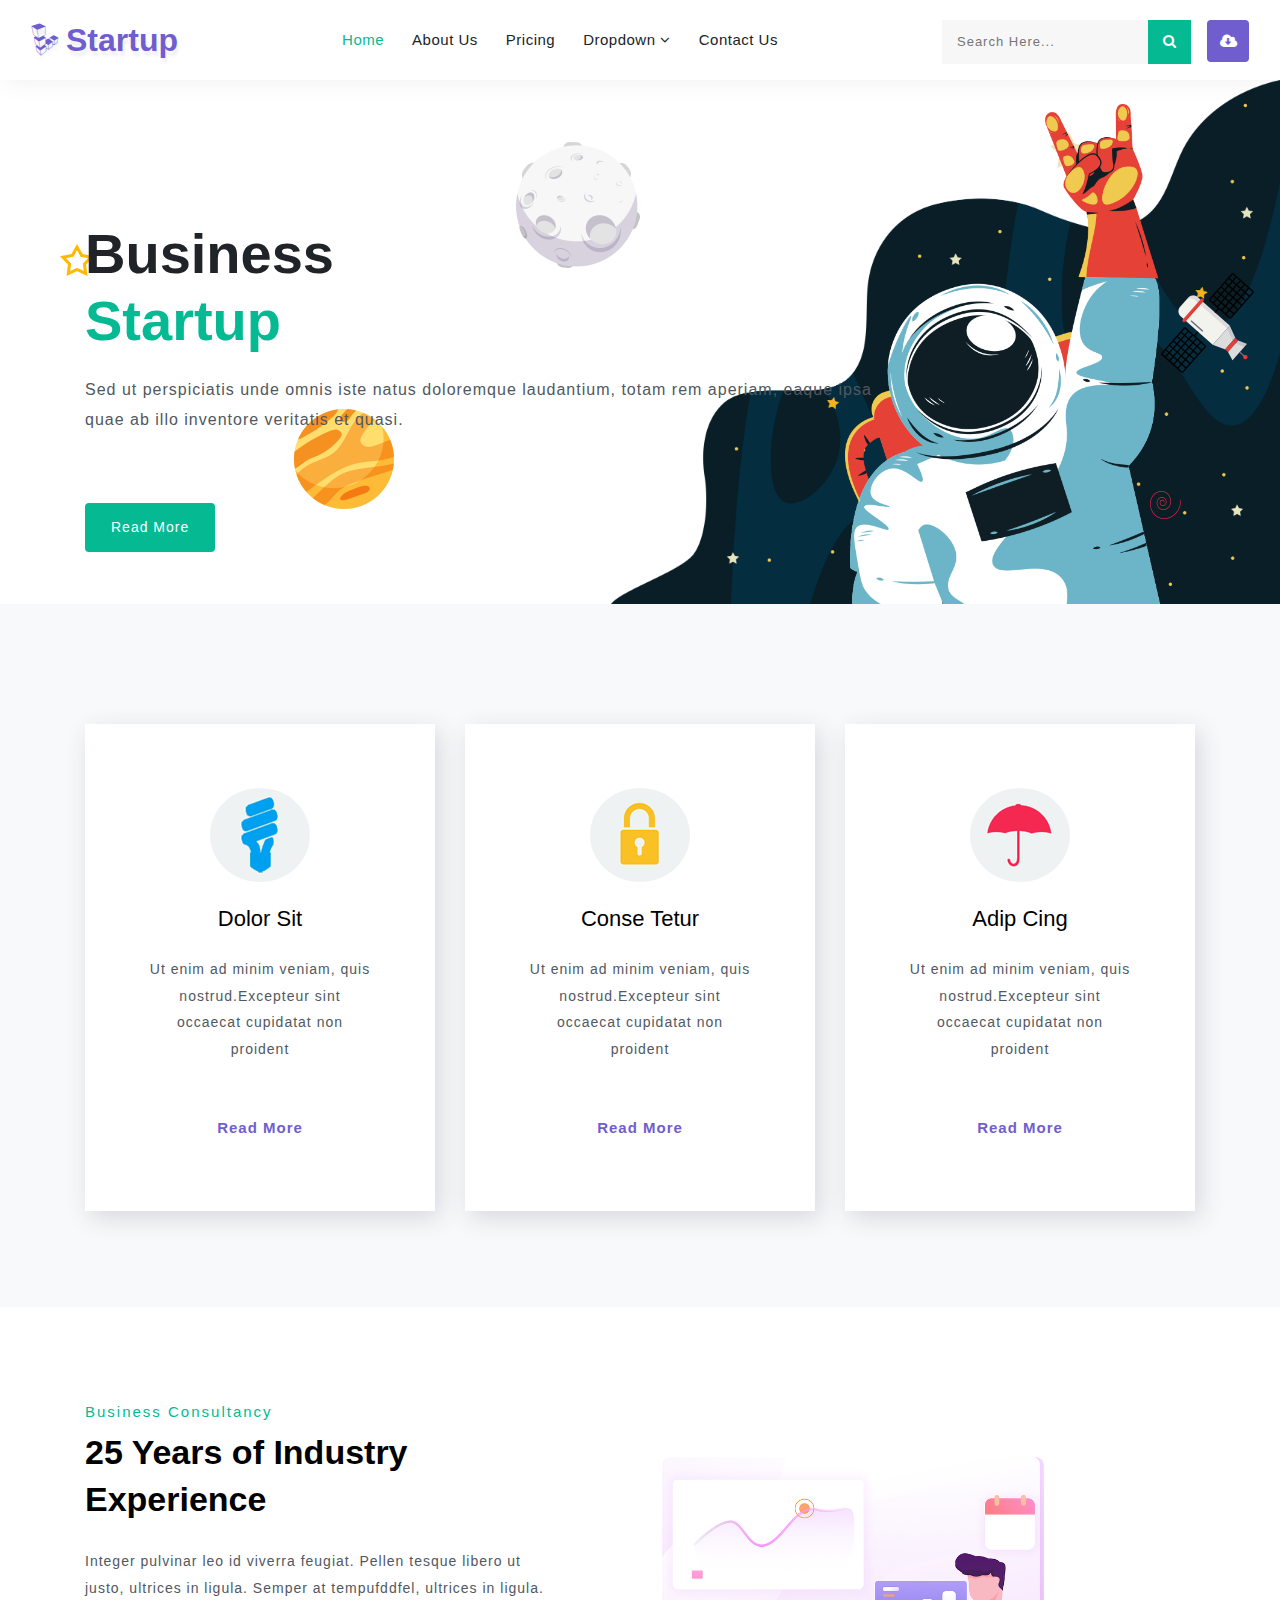
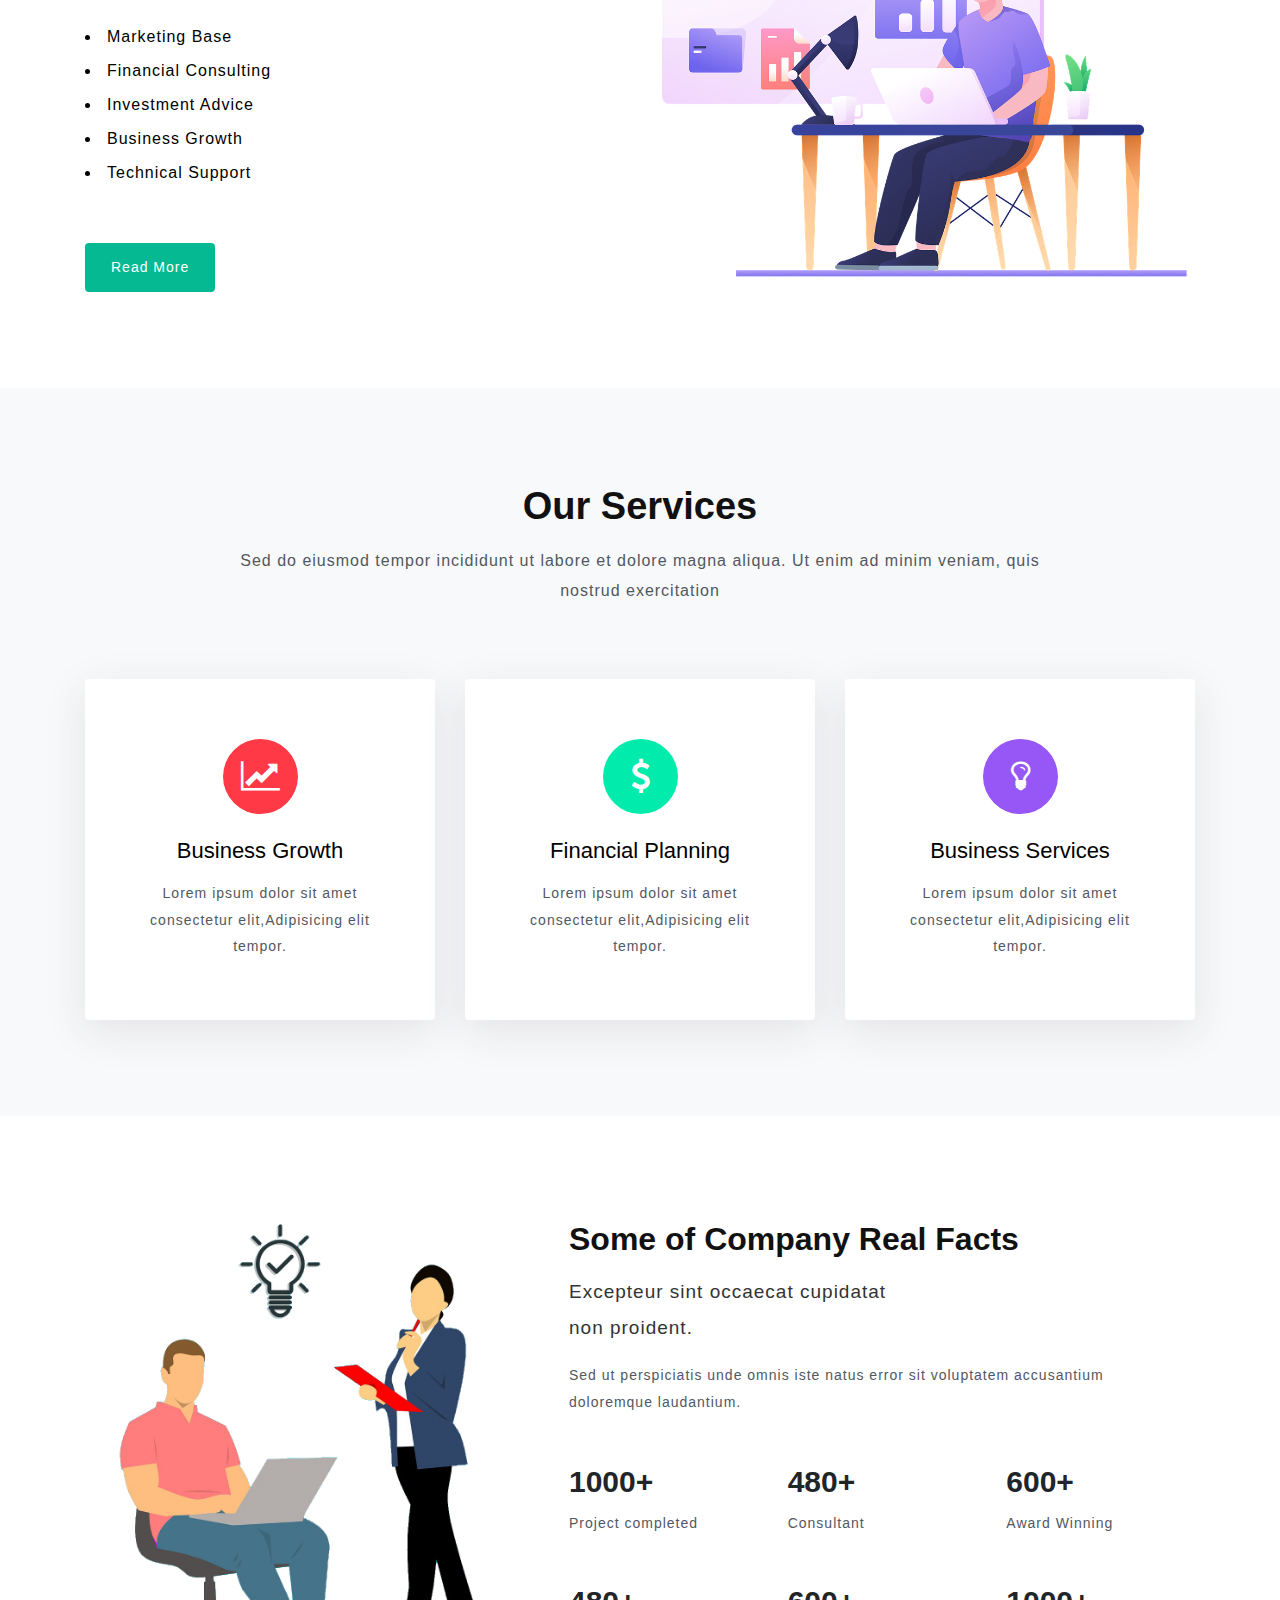
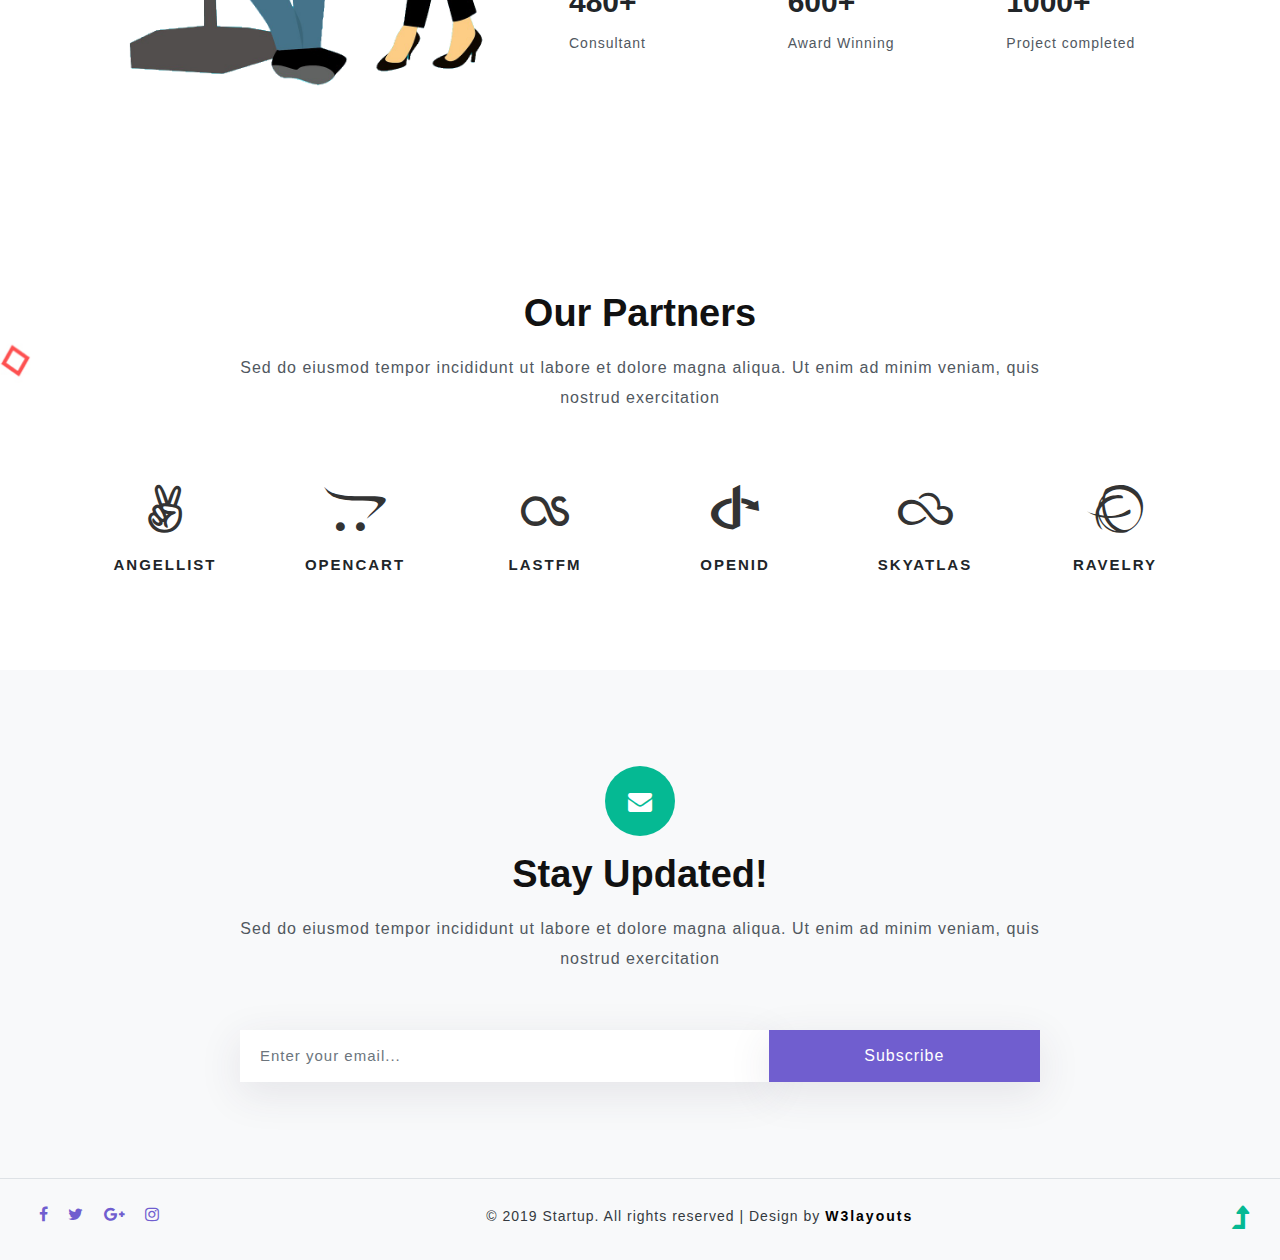
==== commit ed299bfd: "setting banner" ====
--- a/index.html
+++ b/index.html
@@ -6,7 +6,7 @@
 -->
 
 <!DOCTYPE html>
-<html lang="zxx">
+<html lang="en">
 
 <head>
 	<title>Startup a Corporate Category Bootstrap Responsive Website Template | Home :: W3layouts</title>
@@ -33,10 +33,11 @@
 	<link href="css/font-awesome.min.css" rel="stylesheet">
 	<!-- Font-Awesome-Icons-CSS -->
 	<!-- //Custom-Files -->
+    <link rel="icon" href="images/rocket-icon.ico">
 
 	<!-- Web-Fonts -->
-	<link href="//fonts.googleapis.com/css?family=Poppins:100,100i,200,200i,300,300i,400,400i,500,500i,600,600i,700,700i,800,800i,900,900i&amp;subset=devanagari,latin-ext"
-	 rel="stylesheet">
+	<!-- <link href="//fonts.googleapis.com/css?family=Poppins:100,100i,200,200i,300,300i,400,400i,500,500i,600,600i,700,700i,800,800i,900,900i&amp;subset=devanagari,latin-ext"
+	 rel="stylesheet"> -->
 	<!-- //Web-Fonts -->
 </head>
 
@@ -113,18 +114,18 @@
 						<a href="about.html" class="btn button-style mt-md-5 mt-4">Read More</a>
 					</div>
 					<div class="banner-img">
-						<img src="images/banner.png" alt="" class="img-fluid">
+						<img src="images/banner-astronaut.png" alt="" class="img-fluid">
 					</div>
 				</div>
 			</div>
 			<!-- animations effects -->
 			<div class="icon-effects-w3l">
-				<img src="images/shape1.png" alt="" class="img-fluid shape-wthree shape-w3-one">
-				<img src="images/shape2.png" alt="" class="img-fluid shape-wthree shape-w3-two">
-				<img src="images/shape3.png" alt="" class="img-fluid shape-wthree shape-w3-three">
-				<img src="images/shape5.png" alt="" class="img-fluid shape-wthree shape-w3-four">
-				<img src="images/shape4.png" alt="" class="img-fluid shape-wthree shape-w3-five">
-				<img src="images/shape6.png" alt="" class="img-fluid shape-wthree shape-w3-six">
+				<img src="images/satelite.png" alt="" class="img-fluid shape-wthree shape-w3-one">
+				<img src="images/moon.png" alt="" class="img-fluid shape-wthree shape-w3-two">
+				<img src="images/star.png" alt="" class="img-fluid shape-wthree shape-w3-three">
+				<img src="images/shape4.png" alt="" class="img-fluid shape-wthree shape-w3-four">
+				<img src="images/shape3.png" alt="" class="img-fluid shape-wthree shape-w3-five">
+				<img src="images/planet.png" alt="" class="img-fluid shape-wthree shape-w3-six">
 			</div>
 			<!-- //animations effects -->
 		</div>
--- a/css/style.css
+++ b/css/style.css
@@ -519,6 +519,8 @@
 
 /* banner */
 .banner_w3lspvt {
+    background: url(../images/space-background.png) no-repeat right bottom;
+    background-size: auto 100%;
     padding: 4vw 0;
     z-index: 0;
 }
@@ -551,6 +553,13 @@
     text-transform: uppercase;
     letter-spacing: 1px;
     margin-bottom: 10px;
+}
+
+.banner_w3lspvt .container .img-fluid{
+    position: absolute;
+    right: 120px;
+    bottom: 0;
+    height: 500px;
 }
 
 /* button style */
@@ -576,11 +585,11 @@
 
 /* animation effect */
 .shape-wthree {
-    -webkit-animation: fa-spin 5s infinite linear;
-    -moz-animation: fa-spin 5s infinite linear;
-    -ms-animation: fa-spin 5s infinite linear;
-    -o-animation: fa-spin 5s infinite linear;
-    animation: fa-spin 5s infinite linear;
+    -webkit-animation: fa-spin 10s infinite linear;
+    -moz-animation: fa-spin 10s infinite linear;
+    -ms-animation: fa-spin 10s infinite linear;
+    -o-animation: fa-spin 10s infinite linear;
+    animation: fa-spin 10s infinite linear;
 }
 
 img.shape-w3-one {
